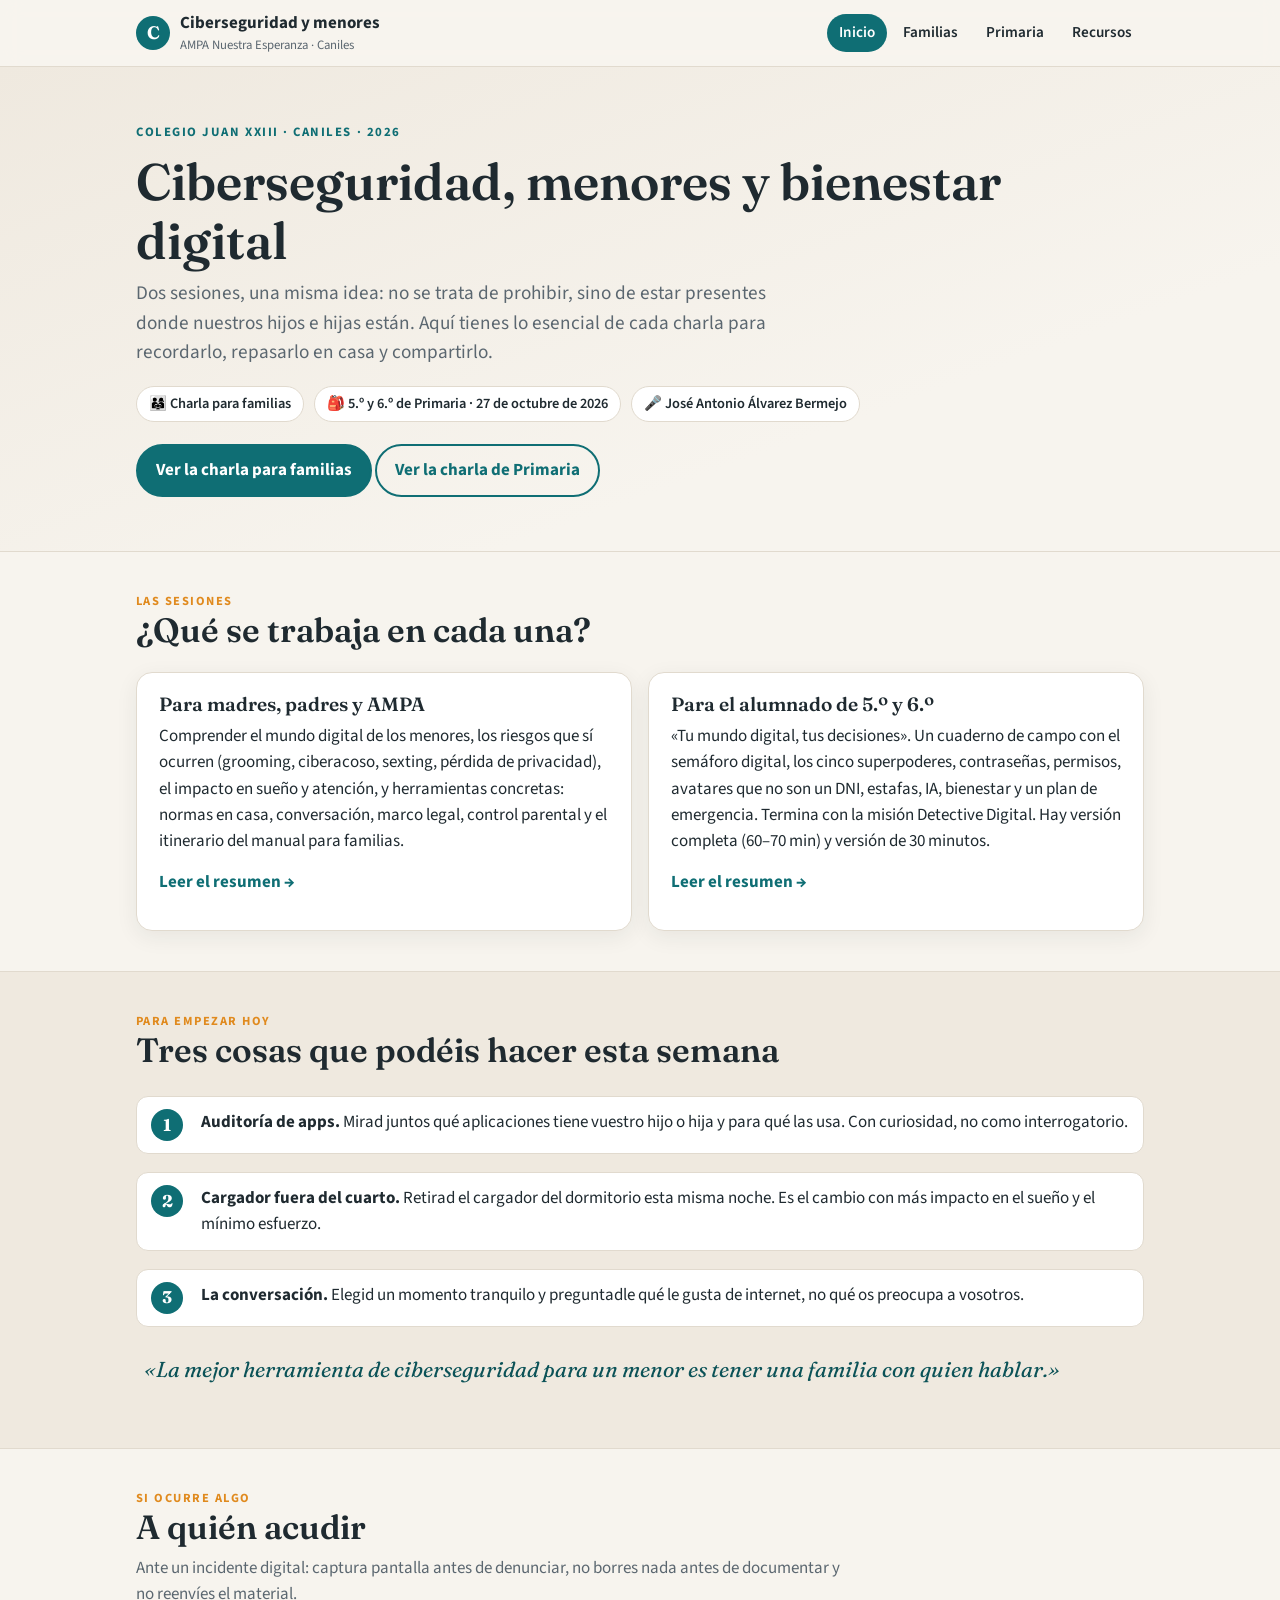
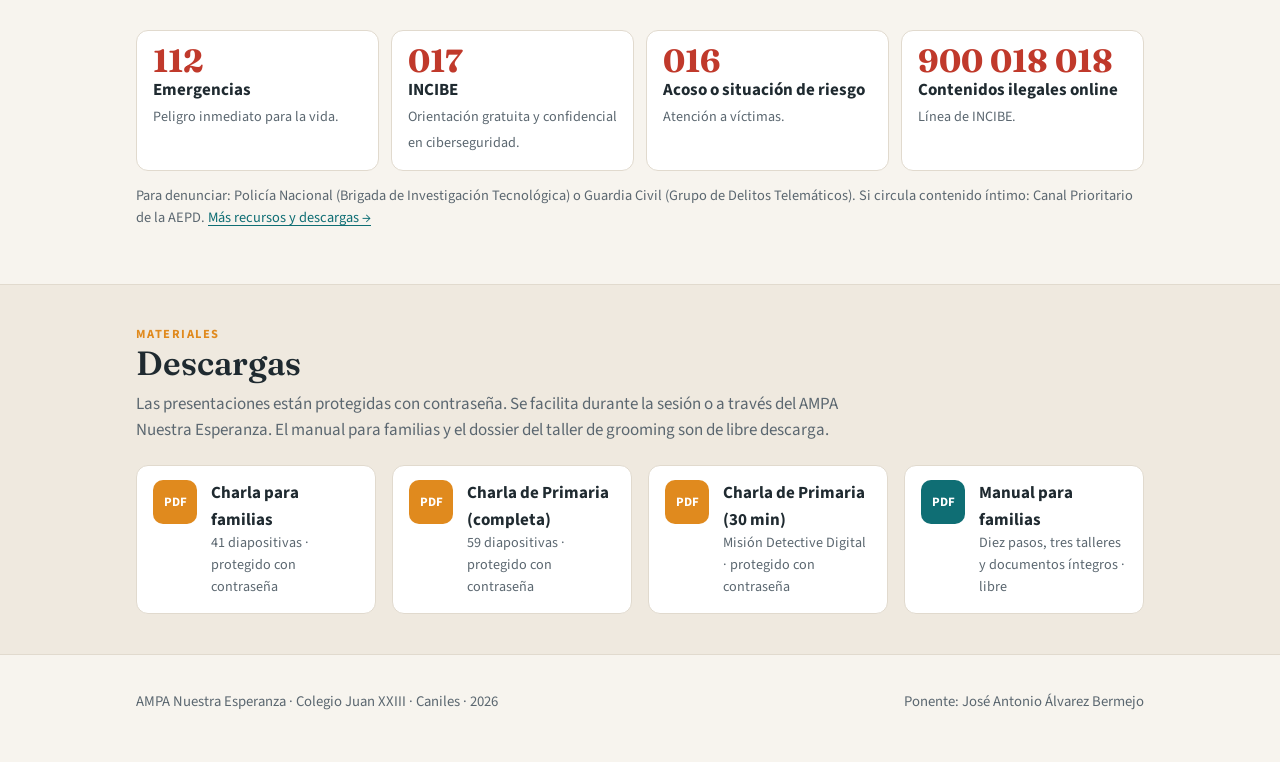
==== docs/index.html @ ce0659fd "Web de las charlas de ciberseguridad y presentaciones protegidas Sitio estático en docs/ (inicio, fa" ====
<!doctype html>
<html lang="es">
<head>
<meta charset="utf-8">
<meta name="viewport" content="width=device-width, initial-scale=1">
<title>Ciberseguridad y menores · Caniles</title>
<meta name="description" content="Resumen de las charlas de ciberseguridad y bienestar digital para familias y alumnado de Primaria del Colegio Juan XXIII de Caniles, organizadas por el AMPA Nuestra Esperanza.">
<link rel="preconnect" href="https://fonts.googleapis.com">
<link href="https://fonts.googleapis.com/css2?family=Fraunces:ital,wght@0,600;0,700;1,500&family=Source+Sans+3:wght@400;600;700&display=swap" rel="stylesheet">
<link rel="stylesheet" href="style.css">
</head>
<body>
<header class="site-header"><div class="wrap">
  <a class="brand" href="index.html"><span class="dot">C</span><span>Ciberseguridad y menores<small>AMPA Nuestra Esperanza · Caniles</small></span></a>
  <nav><a href="index.html" aria-current="page">Inicio</a><a href="familias.html">Familias</a><a href="primaria.html">Primaria</a><a href="recursos.html">Recursos</a></nav>
</div></header>

<section class="hero"><div class="wrap">
  <div class="kicker">Colegio Juan XXIII · Caniles · 2026</div>
  <h1>Ciberseguridad, menores y bienestar digital</h1>
  <p class="lead">Dos sesiones, una misma idea: no se trata de prohibir, sino de estar presentes donde nuestros hijos e hijas están. Aquí tienes lo esencial de cada charla para recordarlo, repasarlo en casa y compartirlo.</p>
  <div class="meta">
    <span class="chip">👨‍👩‍👧 Charla para familias</span>
    <span class="chip">🎒 5.º y 6.º de Primaria · 27 de octubre de 2026</span>
    <span class="chip">🎤 José Antonio Álvarez Bermejo</span>
  </div>
  <p style="margin-top:22px"><a class="btn" href="familias.html">Ver la charla para familias</a> <a class="btn secondary" href="primaria.html">Ver la charla de Primaria</a></p>
</div></section>

<section class="block"><div class="wrap">
  <div class="section-head"><div class="kicker">Las sesiones</div><h2>¿Qué se trabaja en cada una?</h2></div>
  <div class="grid two">
    <a class="card link" href="familias.html">
      <h3>Para madres, padres y AMPA</h3>
      <p>Comprender el mundo digital de los menores, los riesgos que sí ocurren (grooming, ciberacoso, sexting, pérdida de privacidad), el impacto en sueño y atención, y herramientas concretas: normas en casa, conversación, marco legal, control parental y el itinerario del manual para familias.</p>
      <p class="more">Leer el resumen →</p>
    </a>
    <a class="card link" href="primaria.html">
      <h3>Para el alumnado de 5.º y 6.º</h3>
      <p>«Tu mundo digital, tus decisiones». Un cuaderno de campo con el semáforo digital, los cinco superpoderes, contraseñas, permisos, avatares que no son un DNI, estafas, IA, bienestar y un plan de emergencia. Termina con la misión Detective Digital. Hay versión completa (60–70 min) y versión de 30 minutos.</p>
      <p class="more">Leer el resumen →</p>
    </a>
  </div>
</div></section>

<section class="block alt"><div class="wrap">
  <div class="section-head"><div class="kicker">Para empezar hoy</div><h2>Tres cosas que podéis hacer esta semana</h2></div>
  <ol class="steps">
    <li><div><b>Auditoría de apps.</b> Mirad juntos qué aplicaciones tiene vuestro hijo o hija y para qué las usa. Con curiosidad, no como interrogatorio.</div></li>
    <li><div><b>Cargador fuera del cuarto.</b> Retirad el cargador del dormitorio esta misma noche. Es el cambio con más impacto en el sueño y el mínimo esfuerzo.</div></li>
    <li><div><b>La conversación.</b> Elegid un momento tranquilo y preguntadle qué le gusta de internet, no qué os preocupa a vosotros.</div></li>
  </ol>
  <p class="quote">«La mejor herramienta de ciberseguridad para un menor es tener una familia con quien hablar.»</p>
</div></section>

<section class="block"><div class="wrap">
  <div class="section-head"><div class="kicker">Si ocurre algo</div><h2>A quién acudir</h2><p>Ante un incidente digital: captura pantalla antes de denunciar, no borres nada antes de documentar y no reenvíes el material.</p></div>
  <div class="phones">
    <div class="phone"><div class="n">112</div><b>Emergencias</b><br><small>Peligro inmediato para la vida.</small></div>
    <div class="phone"><div class="n">017</div><b>INCIBE</b><br><small>Orientación gratuita y confidencial en ciberseguridad.</small></div>
    <div class="phone"><div class="n">016</div><b>Acoso o situación de riesgo</b><br><small>Atención a víctimas.</small></div>
    <div class="phone"><div class="n">900 018 018</div><b>Contenidos ilegales online</b><br><small>Línea de INCIBE.</small></div>
  </div>
  <p class="small muted" style="margin-top:14px">Para denunciar: Policía Nacional (Brigada de Investigación Tecnológica) o Guardia Civil (Grupo de Delitos Telemáticos). Si circula contenido íntimo: Canal Prioritario de la AEPD. <a href="recursos.html">Más recursos y descargas →</a></p>
</div></section>

<section class="block alt"><div class="wrap">
  <div class="section-head"><div class="kicker">Materiales</div><h2>Descargas</h2><p>Las presentaciones están protegidas con contraseña. Se facilita durante la sesión o a través del AMPA Nuestra Esperanza. El manual para familias y el dossier del taller de grooming son de libre descarga.</p></div>
  <div class="grid">
    <a class="download" href="pdf/charlaPadres.pdf"><span class="ico lock">PDF</span><span><b>Charla para familias</b><small>41 diapositivas · protegido con contraseña</small></span></a>
    <a class="download" href="pdf/CharlaPrimaria.pdf"><span class="ico lock">PDF</span><span><b>Charla de Primaria (completa)</b><small>59 diapositivas · protegido con contraseña</small></span></a>
    <a class="download" href="pdf/CharlaPrimaria_30min.pdf"><span class="ico lock">PDF</span><span><b>Charla de Primaria (30 min)</b><small>Misión Detective Digital · protegido con contraseña</small></span></a>
    <a class="download" href="pdf/ManualFamilias.pdf"><span class="ico">PDF</span><span><b>Manual para familias</b><small>Diez pasos, tres talleres y documentos íntegros · libre</small></span></a>
  </div>
</div></section>

<footer><div class="wrap">
  <span>AMPA Nuestra Esperanza · Colegio Juan XXIII · Caniles · 2026</span>
  <span>Ponente: José Antonio Álvarez Bermejo</span>
</div></footer>
</body>
</html>
---- docs/style.css ----
:root{
  --bg:#f7f4ee;--surface:#ffffff;--surface-2:#efe9df;--text:#1f2a30;--muted:#5b6770;
  --brand:#0f6e74;--brand-2:#0b5257;--accent:#e08a1e;--accent-soft:#fbead1;
  --red:#c0392b;--red-soft:#fae3df;--amber:#c7891a;--amber-soft:#fdf1d6;--green:#2e7d4f;--green-soft:#dff1e4;
  --line:#e1dace;--shadow:0 6px 22px rgba(31,42,48,.07);--radius:16px;
}
@media (prefers-color-scheme:dark){:root:not([data-theme="light"]){
  --bg:#141a1d;--surface:#1c2428;--surface-2:#232d32;--text:#eef1f2;--muted:#a3adb3;
  --brand:#5cc1c6;--brand-2:#8edde0;--accent:#f0a84a;--accent-soft:#3b2e1a;
  --red:#ef7a6d;--red-soft:#3d2320;--amber:#e6b04a;--amber-soft:#3a2f16;--green:#6fcf94;--green-soft:#1d3327;
  --line:#2f3a40;--shadow:0 6px 22px rgba(0,0,0,.35);
}}
:root[data-theme="dark"]{
  --bg:#141a1d;--surface:#1c2428;--surface-2:#232d32;--text:#eef1f2;--muted:#a3adb3;
  --brand:#5cc1c6;--brand-2:#8edde0;--accent:#f0a84a;--accent-soft:#3b2e1a;
  --red:#ef7a6d;--red-soft:#3d2320;--amber:#e6b04a;--amber-soft:#3a2f16;--green:#6fcf94;--green-soft:#1d3327;
  --line:#2f3a40;--shadow:0 6px 22px rgba(0,0,0,.35);
}
*{box-sizing:border-box}
html{scroll-behavior:smooth}
body{margin:0;background:var(--bg);color:var(--text);font-family:"Source Sans 3","Segoe UI",system-ui,sans-serif;font-size:17px;line-height:1.55}
h1,h2,h3,h4{font-family:"Fraunces",Georgia,serif;line-height:1.15;margin:0 0 .5rem;font-weight:600}
h1{font-size:clamp(2rem,5vw,3.2rem)}
h2{font-size:clamp(1.5rem,3.4vw,2.1rem);margin-top:0}
h3{font-size:1.2rem}
p{margin:.4rem 0 .9rem}
a{color:var(--brand);text-decoration-thickness:1px;text-underline-offset:3px}
ul,ol{padding-left:1.3rem;margin:.3rem 0 .9rem}
li{margin:.25rem 0}
.wrap{max-width:1040px;margin:0 auto;padding:0 16px}
.site-header{position:sticky;top:0;z-index:10;background:color-mix(in srgb,var(--bg) 88%,transparent);backdrop-filter:blur(10px);border-bottom:1px solid var(--line)}
.site-header .wrap{display:flex;align-items:center;justify-content:space-between;gap:12px;padding-top:10px;padding-bottom:10px;flex-wrap:wrap}
.brand{display:flex;align-items:center;gap:10px;text-decoration:none;color:var(--text);font-weight:700}
.brand .dot{width:34px;height:34px;border-radius:50%;background:var(--brand);color:#fff;display:grid;place-items:center;font-family:"Fraunces",serif;font-size:18px}
.brand small{display:block;font-weight:400;color:var(--muted);font-size:.8rem}
nav{display:flex;gap:4px;flex-wrap:wrap}
nav a{padding:7px 12px;border-radius:999px;text-decoration:none;color:var(--text);font-weight:600;font-size:.95rem}
nav a:hover{background:var(--surface-2)}
nav a[aria-current="page"]{background:var(--brand);color:#fff}
.hero{padding:56px 0 40px;background:linear-gradient(160deg,var(--surface-2),var(--bg) 70%)}
.hero .kicker{text-transform:uppercase;letter-spacing:.12em;font-size:.8rem;color:var(--brand);font-weight:700;margin-bottom:10px}
.hero p.lead{font-size:1.2rem;color:var(--muted);max-width:40rem}
.hero .meta{display:flex;gap:10px;flex-wrap:wrap;margin-top:18px}
.chip{display:inline-flex;align-items:center;gap:6px;background:var(--surface);border:1px solid var(--line);border-radius:999px;padding:6px 12px;font-size:.9rem;font-weight:600}
.btn{display:inline-block;background:var(--brand);color:#fff;padding:11px 18px;border-radius:999px;text-decoration:none;font-weight:700;border:2px solid var(--brand)}
.btn:hover{background:var(--brand-2);border-color:var(--brand-2)}
.btn.secondary{background:transparent;color:var(--brand)}
.btn.secondary:hover{background:var(--surface-2)}
section.block{padding:40px 0;border-top:1px solid var(--line)}
section.block.alt{background:var(--surface-2)}
.section-head{margin-bottom:22px}
.section-head .kicker{text-transform:uppercase;letter-spacing:.12em;font-size:.78rem;color:var(--accent);font-weight:700}
.section-head p{color:var(--muted);max-width:44rem}
.grid{display:grid;gap:16px;grid-template-columns:repeat(auto-fit,minmax(240px,1fr))}
.grid.two{grid-template-columns:repeat(auto-fit,minmax(300px,1fr))}
.card{background:var(--surface);border:1px solid var(--line);border-radius:var(--radius);padding:20px 22px;box-shadow:var(--shadow)}
.card h3{margin-top:0}
.card .num{display:inline-grid;place-items:center;width:34px;height:34px;border-radius:50%;background:var(--accent-soft);color:var(--accent);font-family:"Fraunces",serif;font-weight:700;margin-bottom:10px}
.card.link{text-decoration:none;color:inherit;display:block;transition:transform .15s}
.card.link:hover{transform:translateY(-3px)}
.card.link .more{color:var(--brand);font-weight:700}
.callout{border-left:5px solid var(--accent);background:var(--accent-soft);padding:14px 18px;border-radius:0 12px 12px 0;margin:18px 0}
.callout.red{border-color:var(--red);background:var(--red-soft)}
.callout.green{border-color:var(--green);background:var(--green-soft)}
.callout.brand{border-color:var(--brand);background:var(--surface)}
.quote{font-family:"Fraunces",serif;font-size:1.35rem;font-style:italic;color:var(--brand-2);margin:22px 0;padding:0 8px}
.stat{display:flex;gap:16px;align-items:baseline;flex-wrap:wrap}
.stat .big{font-family:"Fraunces",serif;font-size:3rem;color:var(--brand);font-weight:700;line-height:1}
.pill-list{display:flex;flex-wrap:wrap;gap:8px;padding:0;list-style:none}
.pill-list li{background:var(--surface);border:1px solid var(--line);border-radius:999px;padding:6px 12px;font-size:.92rem}
.pill-list li b{color:var(--brand)}
.steps{list-style:none;padding:0;counter-reset:s;display:grid;gap:10px}
.steps li{display:grid;grid-template-columns:38px 1fr;gap:12px;align-items:start;background:var(--surface);border:1px solid var(--line);border-radius:12px;padding:12px 14px}
.steps li::before{counter-increment:s;content:counter(s);width:32px;height:32px;border-radius:50%;background:var(--brand);color:#fff;display:grid;place-items:center;font-weight:700;font-family:"Fraunces",serif}
.semaforo{display:grid;gap:12px;grid-template-columns:repeat(auto-fit,minmax(200px,1fr))}
.semaforo .luz{border-radius:var(--radius);padding:18px;border:1px solid var(--line)}
.semaforo .rojo{background:var(--red-soft)} .semaforo .rojo h3{color:var(--red)}
.semaforo .amarillo{background:var(--amber-soft)} .semaforo .amarillo h3{color:var(--amber)}
.semaforo .verde{background:var(--green-soft)} .semaforo .verde h3{color:var(--green)}
.compare{display:grid;gap:14px;grid-template-columns:repeat(auto-fit,minmax(280px,1fr))}
.compare .no{border-top:5px solid var(--red)} .compare .si{border-top:5px solid var(--green)}
.compare h3 span{font-size:.8rem;text-transform:uppercase;letter-spacing:.1em}
table{width:100%;border-collapse:collapse;background:var(--surface);border-radius:12px;overflow:hidden;font-size:.95rem;margin:10px 0 18px}
th,td{padding:10px 12px;text-align:left;border-bottom:1px solid var(--line);vertical-align:top}
th{background:var(--surface-2);font-weight:700}
.table-wrap{overflow-x:auto}
details{background:var(--surface);border:1px solid var(--line);border-radius:12px;padding:12px 16px;margin:8px 0}
summary{cursor:pointer;font-weight:700;font-family:"Fraunces",serif;font-size:1.05rem}
.chat{background:var(--surface);border:1px solid var(--line);border-radius:var(--radius);padding:16px;max-width:36rem;font-size:.98rem}
.chat .msg{background:var(--surface-2);border-radius:14px 14px 14px 4px;padding:10px 14px;margin:8px 0}
.chat .msg b{display:block;color:var(--muted);font-size:.8rem}
.phones{display:grid;gap:12px;grid-template-columns:repeat(auto-fit,minmax(200px,1fr))}
.phones .phone{background:var(--surface);border:1px solid var(--line);border-radius:12px;padding:14px 16px}
.phones .phone .n{font-family:"Fraunces",serif;font-size:2rem;color:var(--red);font-weight:700;line-height:1}
.phones .phone small{color:var(--muted)}
.download{display:flex;gap:14px;align-items:flex-start;background:var(--surface);border:1px solid var(--line);border-radius:12px;padding:14px 16px;text-decoration:none;color:inherit}
.download:hover{border-color:var(--brand)}
.download .ico{width:44px;height:44px;flex:none;border-radius:10px;background:var(--brand);color:#fff;display:grid;place-items:center;font-weight:700;font-size:.8rem}
.download .ico.lock{background:var(--accent)}
.download small{display:block;color:var(--muted)}
.toc{display:flex;flex-wrap:wrap;gap:8px;margin:12px 0 0}
.toc a{background:var(--surface);border:1px solid var(--line);border-radius:999px;padding:6px 12px;text-decoration:none;color:var(--text);font-size:.9rem;font-weight:600}
.toc a:hover{border-color:var(--brand);color:var(--brand)}
footer{padding:36px 0 48px;color:var(--muted);font-size:.92rem;border-top:1px solid var(--line)}
footer .wrap{display:flex;justify-content:space-between;gap:16px;flex-wrap:wrap}
.muted{color:var(--muted)}
.small{font-size:.9rem}
.decalogo{columns:2;column-gap:28px}
@media (max-width:640px){.decalogo{columns:1}.hero{padding:36px 0 28px}}
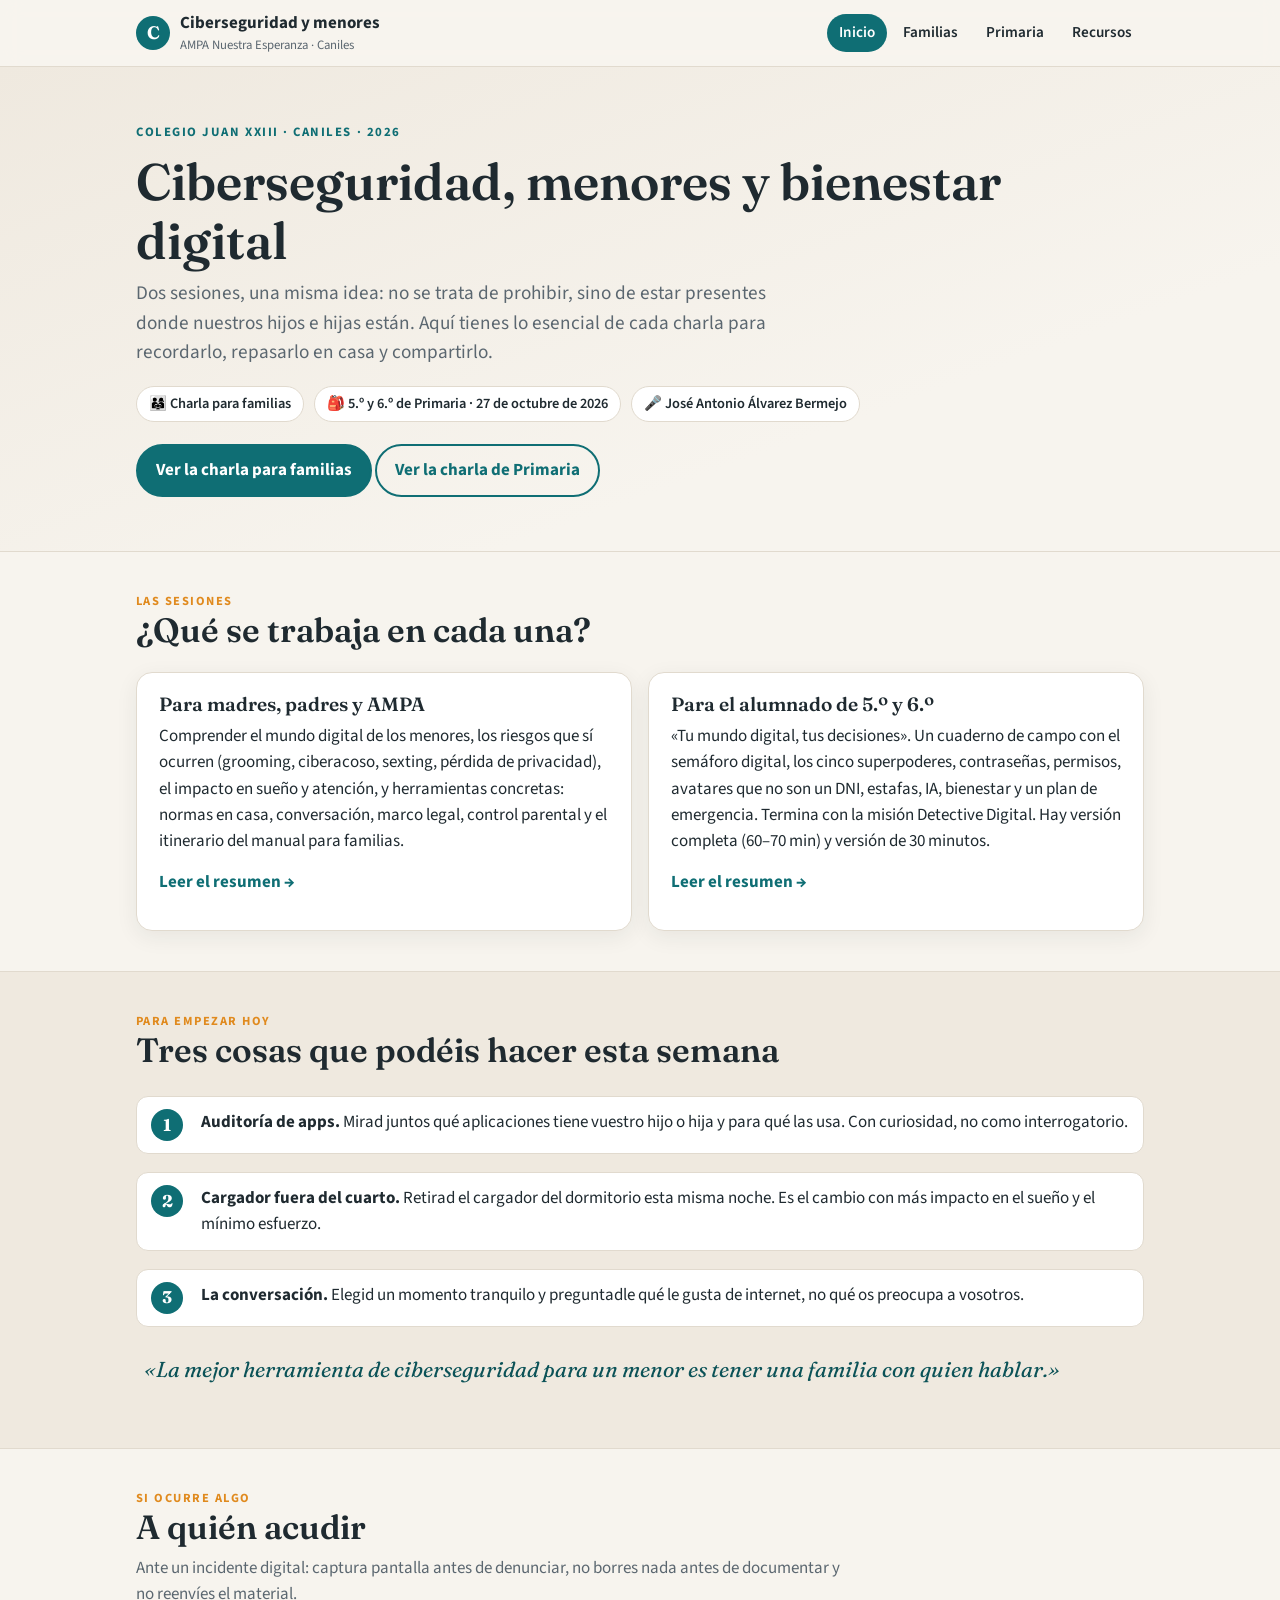
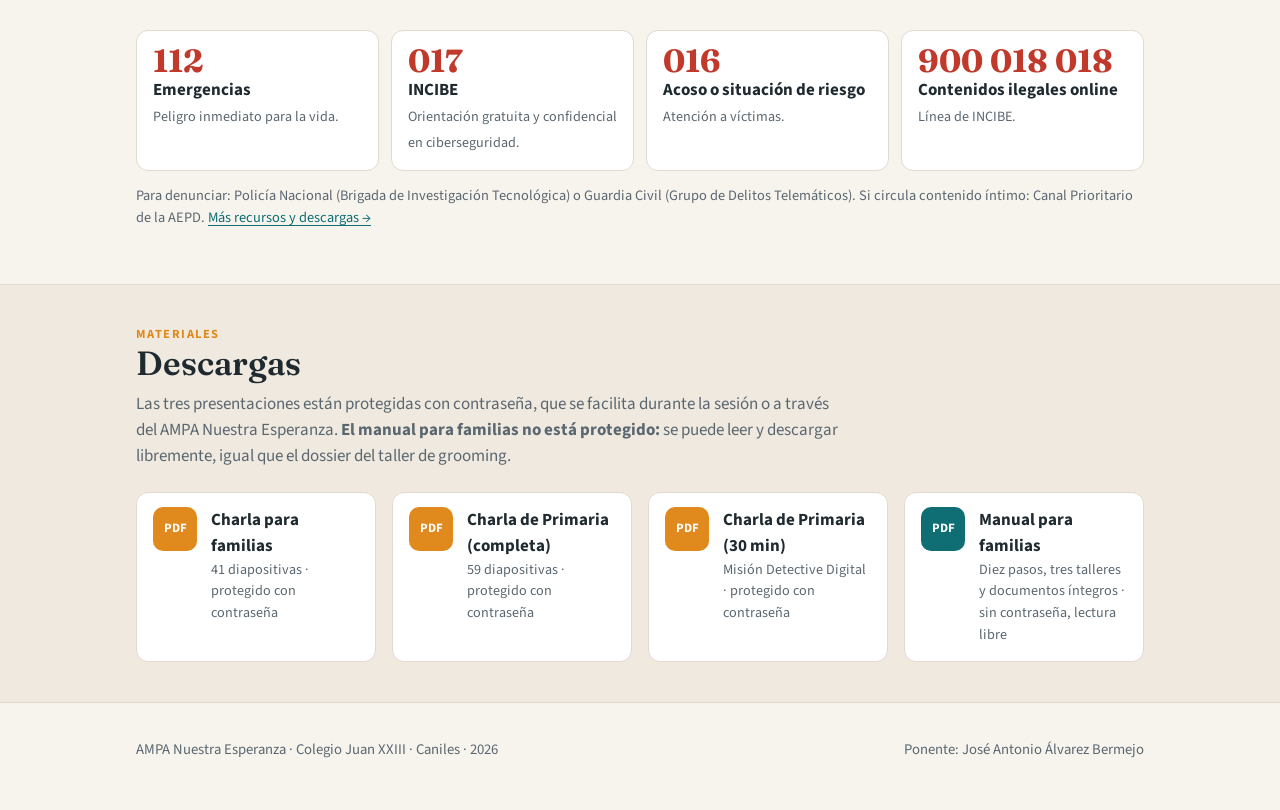
==== commit c713f99c: "Indicar que el manual para familias no está protegido" ====
--- a/docs/index.html
+++ b/docs/index.html
@@ -65,12 +65,12 @@
 </div></section>
 
 <section class="block alt"><div class="wrap">
-  <div class="section-head"><div class="kicker">Materiales</div><h2>Descargas</h2><p>Las presentaciones están protegidas con contraseña. Se facilita durante la sesión o a través del AMPA Nuestra Esperanza. El manual para familias y el dossier del taller de grooming son de libre descarga.</p></div>
+  <div class="section-head"><div class="kicker">Materiales</div><h2>Descargas</h2><p>Las tres presentaciones están protegidas con contraseña, que se facilita durante la sesión o a través del AMPA Nuestra Esperanza. <b>El manual para familias no está protegido:</b> se puede leer y descargar libremente, igual que el dossier del taller de grooming.</p></div>
   <div class="grid">
     <a class="download" href="pdf/charlaPadres.pdf"><span class="ico lock">PDF</span><span><b>Charla para familias</b><small>41 diapositivas · protegido con contraseña</small></span></a>
     <a class="download" href="pdf/CharlaPrimaria.pdf"><span class="ico lock">PDF</span><span><b>Charla de Primaria (completa)</b><small>59 diapositivas · protegido con contraseña</small></span></a>
     <a class="download" href="pdf/CharlaPrimaria_30min.pdf"><span class="ico lock">PDF</span><span><b>Charla de Primaria (30 min)</b><small>Misión Detective Digital · protegido con contraseña</small></span></a>
-    <a class="download" href="pdf/ManualFamilias.pdf"><span class="ico">PDF</span><span><b>Manual para familias</b><small>Diez pasos, tres talleres y documentos íntegros · libre</small></span></a>
+    <a class="download" href="pdf/ManualFamilias.pdf"><span class="ico">PDF</span><span><b>Manual para familias</b><small>Diez pasos, tres talleres y documentos íntegros · sin contraseña, lectura libre</small></span></a>
   </div>
 </div></section>
 
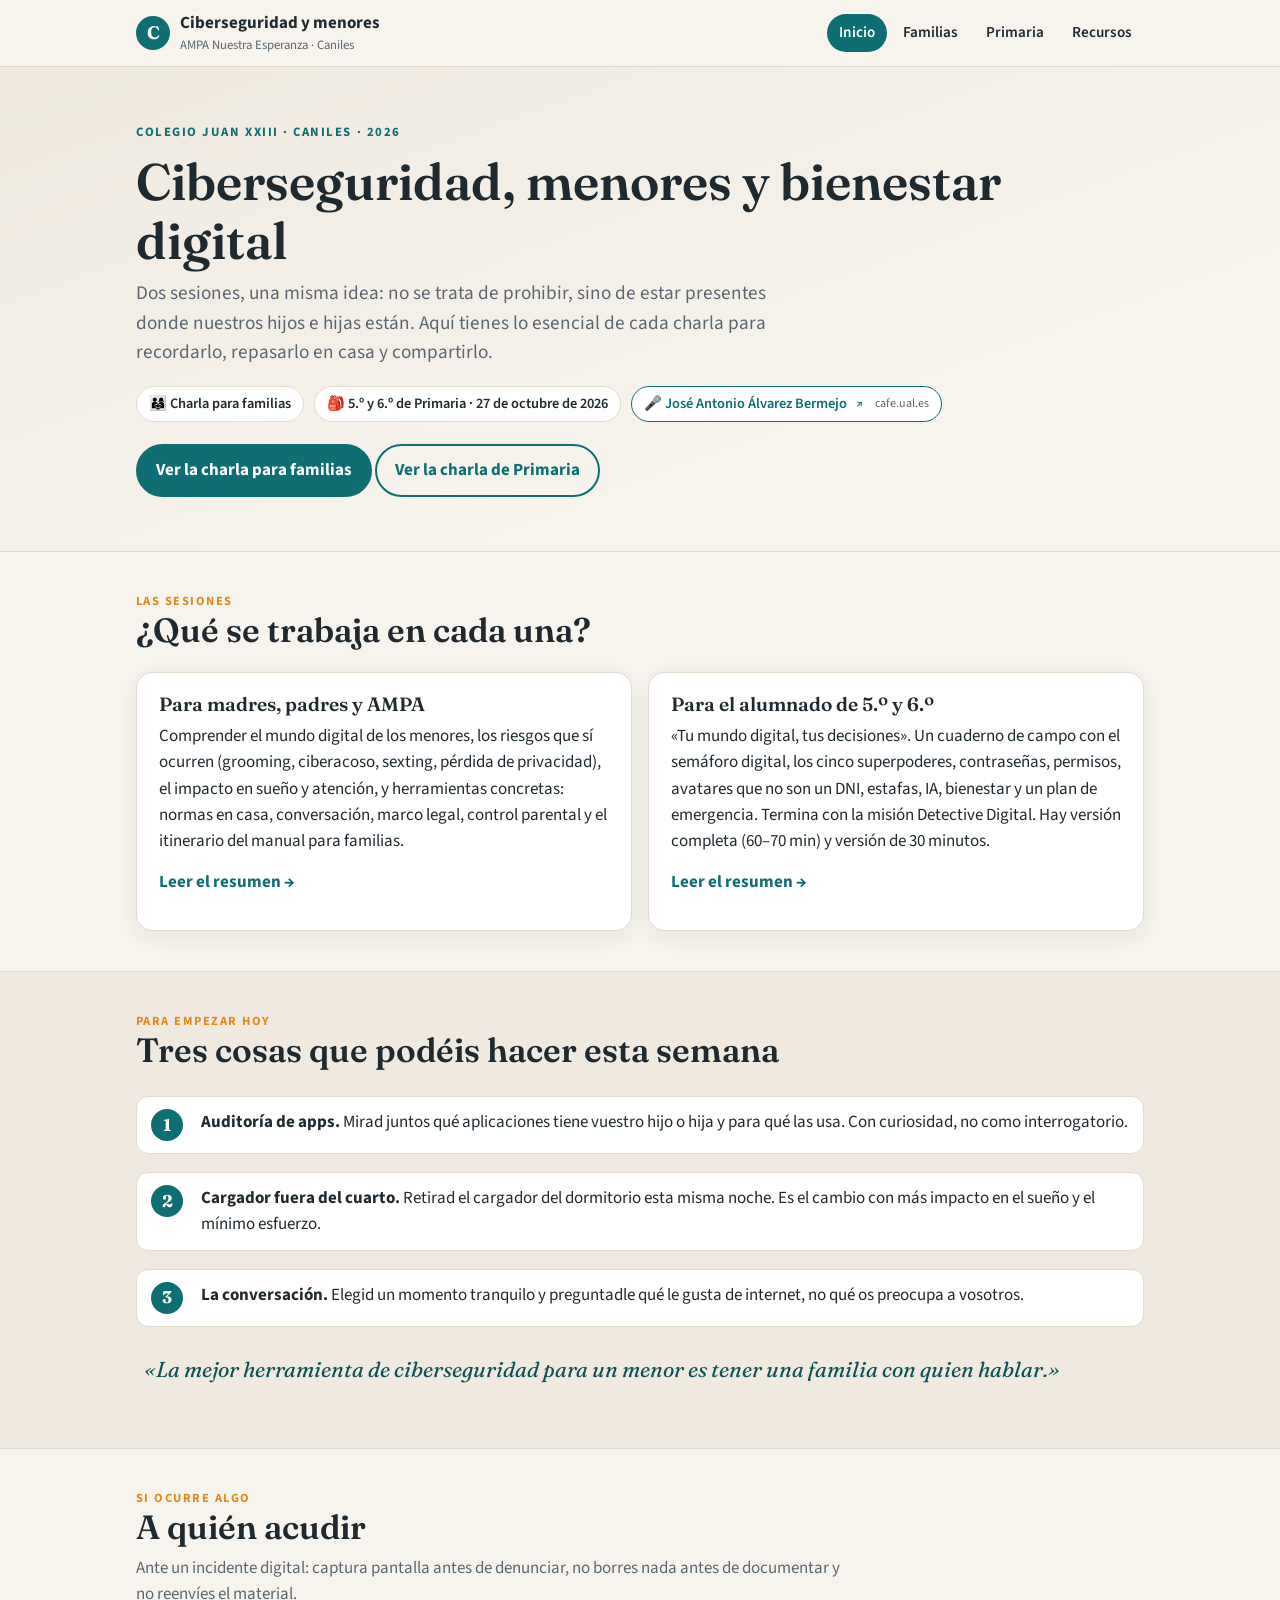
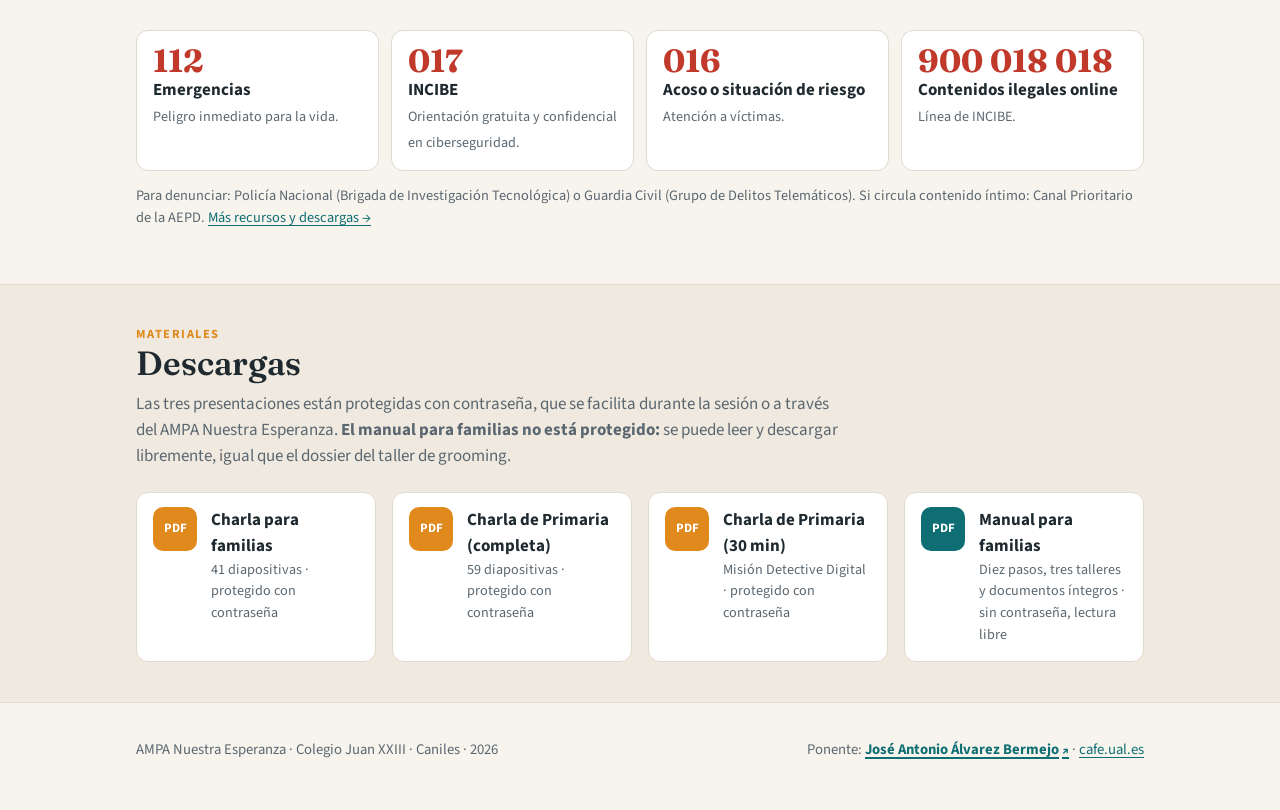
==== commit c2d42454: "Enlazar el nombre del ponente con cafe.ual.es" ====
--- a/docs/index.html
+++ b/docs/index.html
@@ -22,7 +22,7 @@
   <div class="meta">
     <span class="chip">👨‍👩‍👧 Charla para familias</span>
     <span class="chip">🎒 5.º y 6.º de Primaria · 27 de octubre de 2026</span>
-    <span class="chip">🎤 José Antonio Álvarez Bermejo</span>
+    <a class="chip chip-link" href="https://cafe.ual.es" target="_blank" rel="noopener" title="Web de José Antonio Álvarez Bermejo">🎤 José Antonio Álvarez Bermejo <span class="ext" aria-hidden="true">↗</span><small>cafe.ual.es</small></a>
   </div>
   <p style="margin-top:22px"><a class="btn" href="familias.html">Ver la charla para familias</a> <a class="btn secondary" href="primaria.html">Ver la charla de Primaria</a></p>
 </div></section>
@@ -76,7 +76,7 @@
 
 <footer><div class="wrap">
   <span>AMPA Nuestra Esperanza · Colegio Juan XXIII · Caniles · 2026</span>
-  <span>Ponente: José Antonio Álvarez Bermejo</span>
+  <span>Ponente: <a class="autor" href="https://cafe.ual.es" target="_blank" rel="noopener" title="Web de José Antonio Álvarez Bermejo">José Antonio Álvarez Bermejo<span class="ext" aria-hidden="true">↗</span></a> · <a href="https://cafe.ual.es" target="_blank" rel="noopener">cafe.ual.es</a></span>
 </div></footer>
 </body>
 </html>
--- a/docs/style.css
+++ b/docs/style.css
@@ -107,3 +107,10 @@
 .small{font-size:.9rem}
 .decalogo{columns:2;column-gap:28px}
 @media (max-width:640px){.decalogo{columns:1}.hero{padding:36px 0 28px}}
+
+a.autor{color:var(--brand);font-weight:700;text-decoration:underline;text-decoration-thickness:2px;text-underline-offset:3px}
+a.autor:hover,a.chip-link:hover{color:var(--brand-2)}
+.ext{font-size:.8em;margin-left:3px}
+a.chip-link{color:var(--brand);text-decoration:none;border-color:var(--brand)}
+a.chip-link:hover{background:var(--surface-2);text-decoration:underline;text-underline-offset:3px}
+a.chip-link small{color:var(--muted);font-weight:400;margin-left:6px}
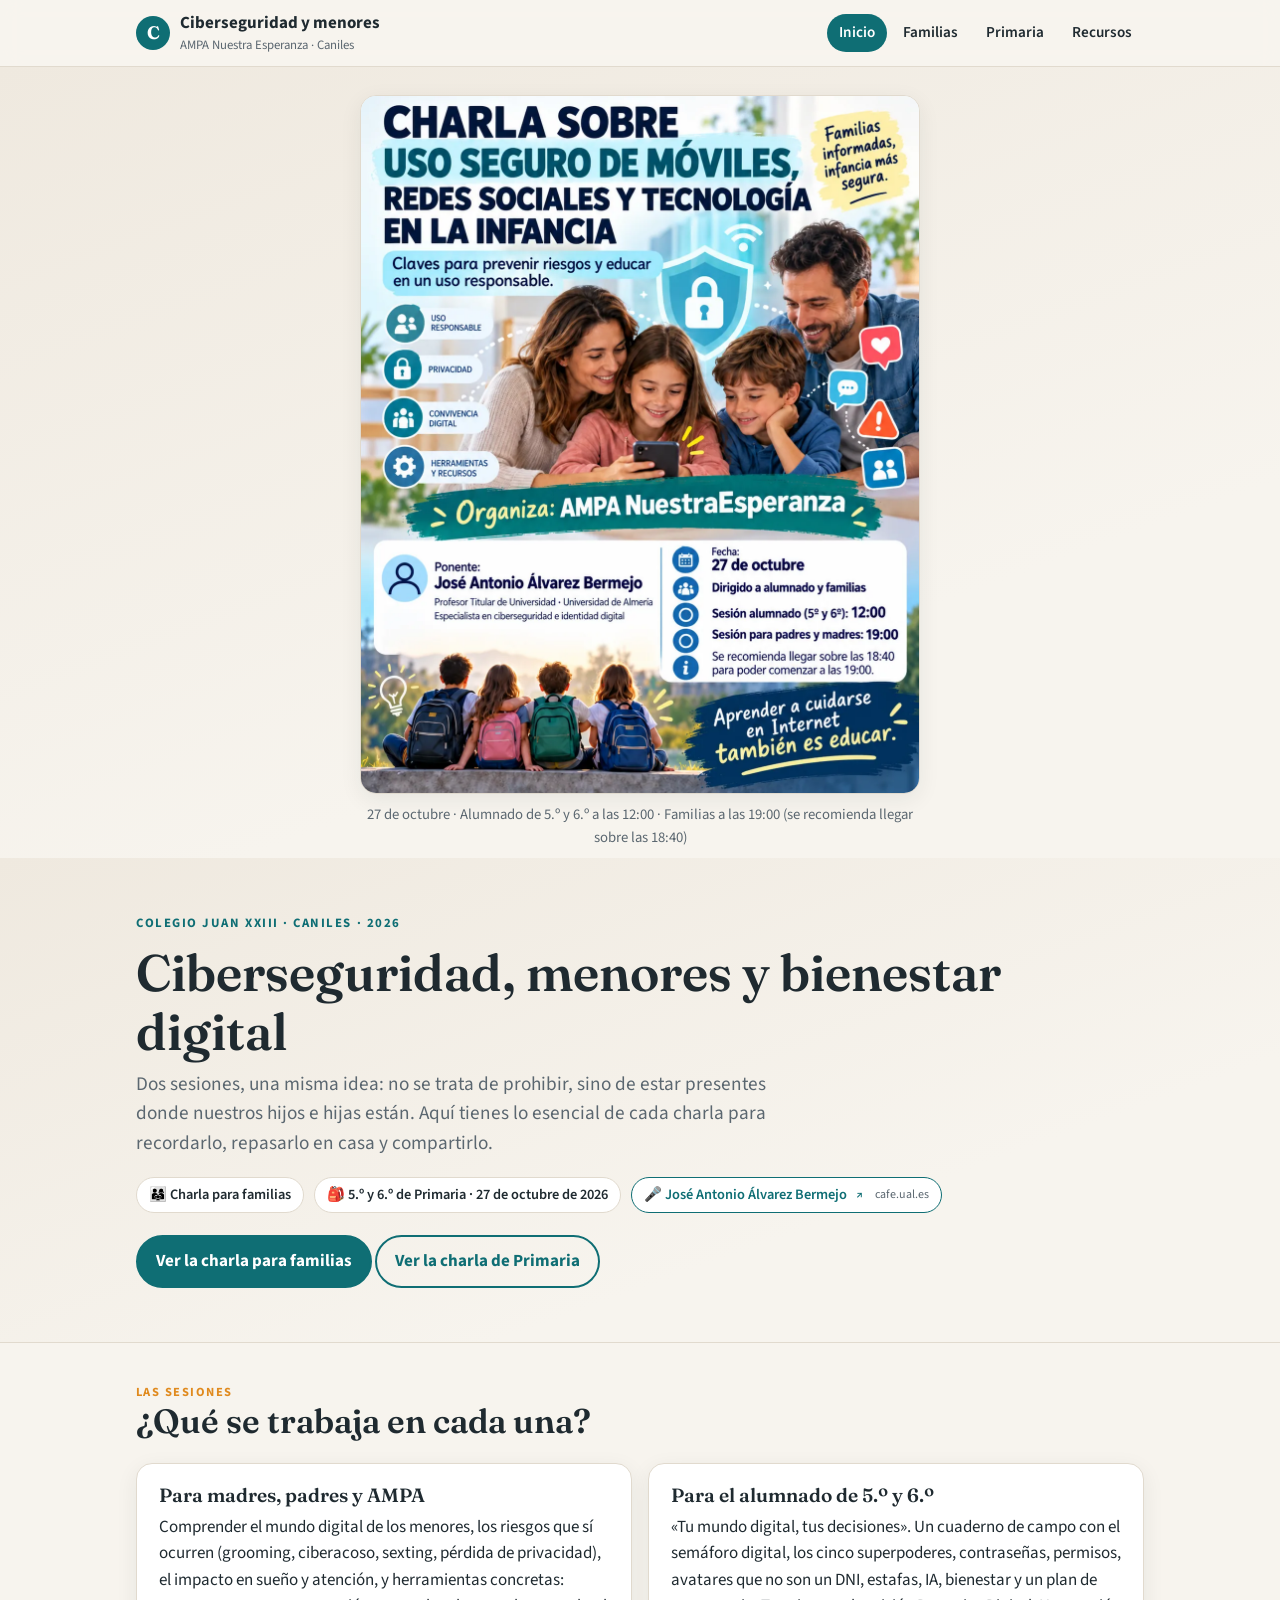
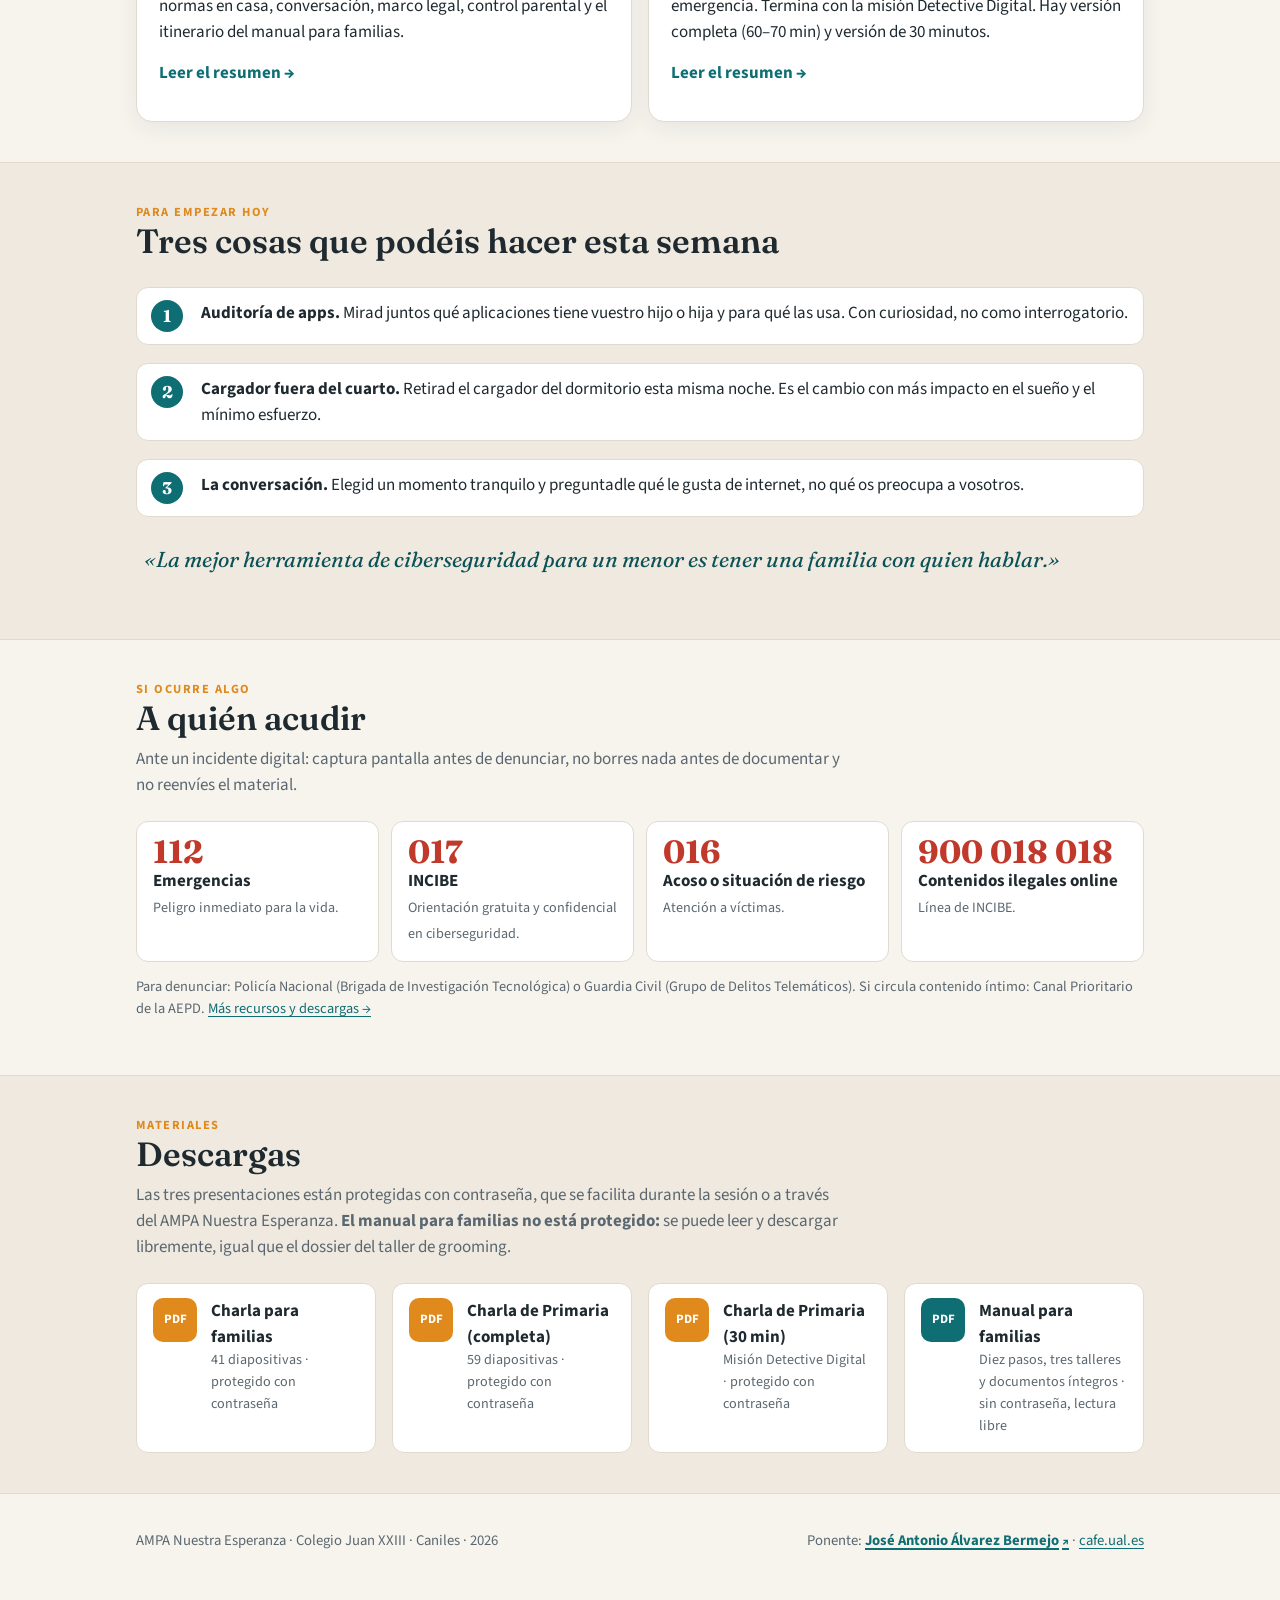
==== commit 84ae1f98: "Mostrar el cartel de la charla al principio de la portada Se añade el cartel en WebP para la web y e" ====
--- a/docs/index.html
+++ b/docs/index.html
@@ -14,6 +14,13 @@
   <a class="brand" href="index.html"><span class="dot">C</span><span>Ciberseguridad y menores<small>AMPA Nuestra Esperanza · Caniles</small></span></a>
   <nav><a href="index.html" aria-current="page">Inicio</a><a href="familias.html">Familias</a><a href="primaria.html">Primaria</a><a href="recursos.html">Recursos</a></nav>
 </div></header>
+
+<section class="cartel"><div class="wrap">
+  <figure>
+    <a href="cartel.png" target="_blank" rel="noopener" title="Abrir el cartel a tamaño completo"><img src="cartel.webp" alt="Cartel de la charla sobre uso seguro de móviles, redes sociales y tecnología en la infancia. Ponente: José Antonio Álvarez Bermejo. 27 de octubre: sesión de alumnado de 5.º y 6.º a las 12:00 y sesión para padres y madres a las 19:00. Organiza el AMPA Nuestra Esperanza." width="1122" height="1402" fetchpriority="high"></a>
+    <figcaption>27 de octubre · Alumnado de 5.º y 6.º a las 12:00 · Familias a las 19:00 (se recomienda llegar sobre las 18:40)</figcaption>
+  </figure>
+</div></section>
 
 <section class="hero"><div class="wrap">
   <div class="kicker">Colegio Juan XXIII · Caniles · 2026</div>
--- a/docs/style.css
+++ b/docs/style.css
@@ -114,3 +114,10 @@
 a.chip-link{color:var(--brand);text-decoration:none;border-color:var(--brand)}
 a.chip-link:hover{background:var(--surface-2);text-decoration:underline;text-underline-offset:3px}
 a.chip-link small{color:var(--muted);font-weight:400;margin-left:6px}
+
+.cartel{padding:28px 0 8px;background:linear-gradient(160deg,var(--surface-2),var(--bg) 70%)}
+.cartel figure{margin:0 auto;max-width:560px;text-align:center}
+.cartel a{display:block;border-radius:var(--radius);overflow:hidden;box-shadow:var(--shadow);border:1px solid var(--line);background:var(--surface)}
+.cartel img{display:block;width:100%;height:auto}
+.cartel figcaption{margin-top:10px;color:var(--muted);font-size:.92rem}
+@media (max-width:640px){.cartel{padding:18px 0 4px}}
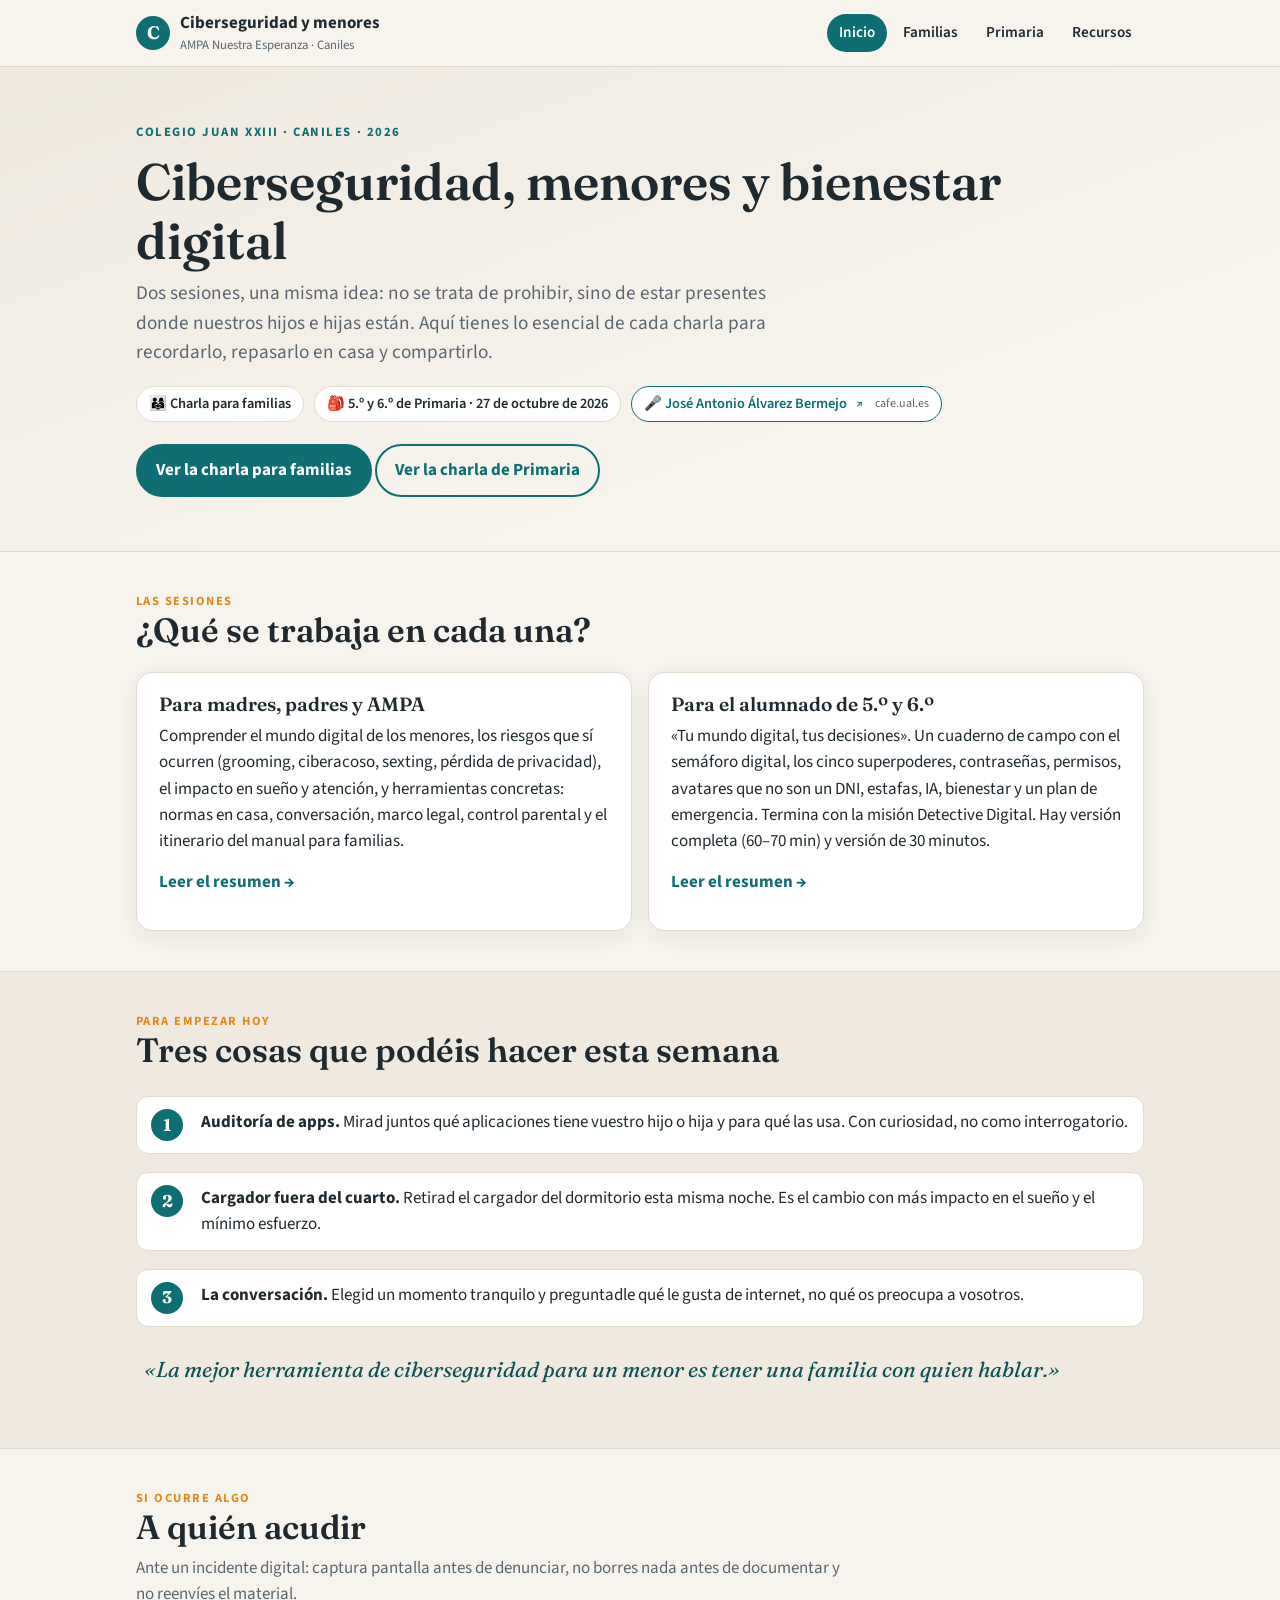
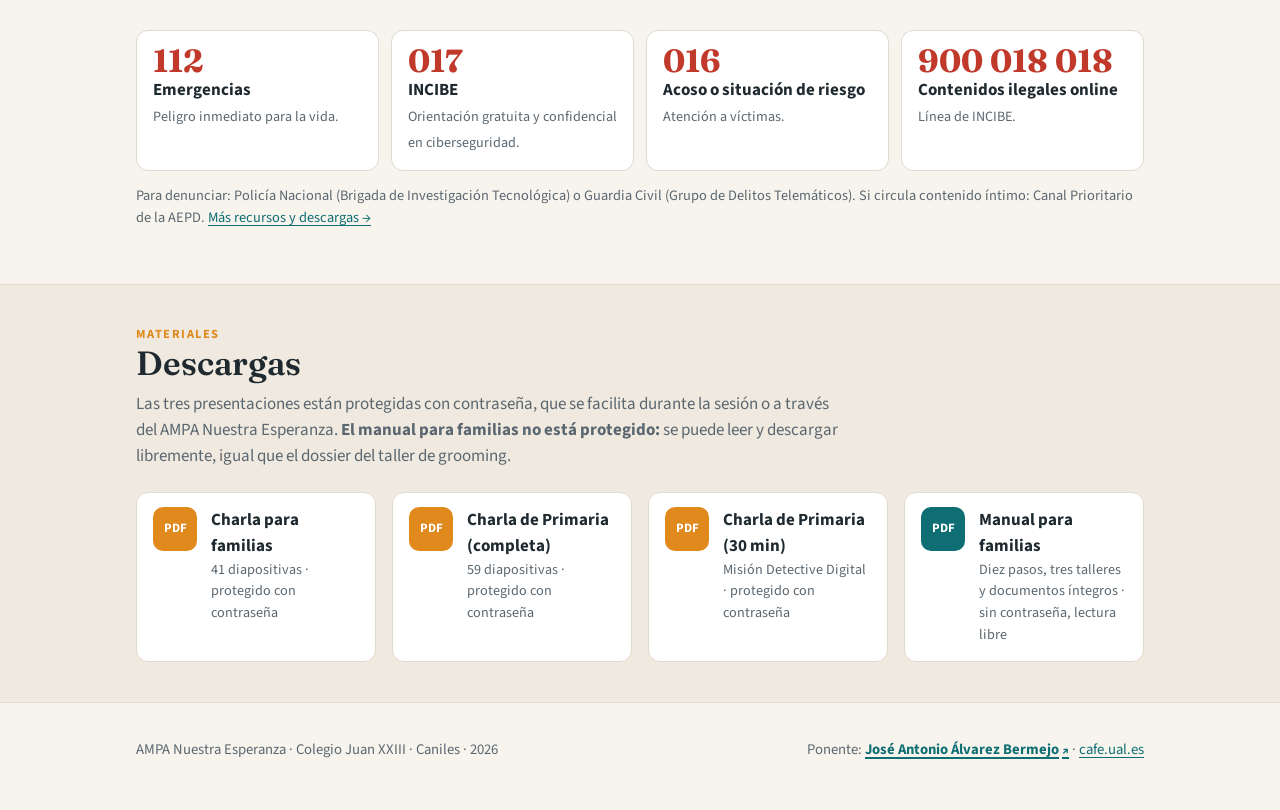
==== commit 4910f299: "Revert "Mostrar el cartel de la charla al principio de la portada" This reverts commit 84ae1f9878068" ====
--- a/docs/index.html
+++ b/docs/index.html
@@ -14,13 +14,6 @@
   <a class="brand" href="index.html"><span class="dot">C</span><span>Ciberseguridad y menores<small>AMPA Nuestra Esperanza · Caniles</small></span></a>
   <nav><a href="index.html" aria-current="page">Inicio</a><a href="familias.html">Familias</a><a href="primaria.html">Primaria</a><a href="recursos.html">Recursos</a></nav>
 </div></header>
-
-<section class="cartel"><div class="wrap">
-  <figure>
-    <a href="cartel.png" target="_blank" rel="noopener" title="Abrir el cartel a tamaño completo"><img src="cartel.webp" alt="Cartel de la charla sobre uso seguro de móviles, redes sociales y tecnología en la infancia. Ponente: José Antonio Álvarez Bermejo. 27 de octubre: sesión de alumnado de 5.º y 6.º a las 12:00 y sesión para padres y madres a las 19:00. Organiza el AMPA Nuestra Esperanza." width="1122" height="1402" fetchpriority="high"></a>
-    <figcaption>27 de octubre · Alumnado de 5.º y 6.º a las 12:00 · Familias a las 19:00 (se recomienda llegar sobre las 18:40)</figcaption>
-  </figure>
-</div></section>
 
 <section class="hero"><div class="wrap">
   <div class="kicker">Colegio Juan XXIII · Caniles · 2026</div>
--- a/docs/style.css
+++ b/docs/style.css
@@ -114,10 +114,3 @@
 a.chip-link{color:var(--brand);text-decoration:none;border-color:var(--brand)}
 a.chip-link:hover{background:var(--surface-2);text-decoration:underline;text-underline-offset:3px}
 a.chip-link small{color:var(--muted);font-weight:400;margin-left:6px}
-
-.cartel{padding:28px 0 8px;background:linear-gradient(160deg,var(--surface-2),var(--bg) 70%)}
-.cartel figure{margin:0 auto;max-width:560px;text-align:center}
-.cartel a{display:block;border-radius:var(--radius);overflow:hidden;box-shadow:var(--shadow);border:1px solid var(--line);background:var(--surface)}
-.cartel img{display:block;width:100%;height:auto}
-.cartel figcaption{margin-top:10px;color:var(--muted);font-size:.92rem}
-@media (max-width:640px){.cartel{padding:18px 0 4px}}
